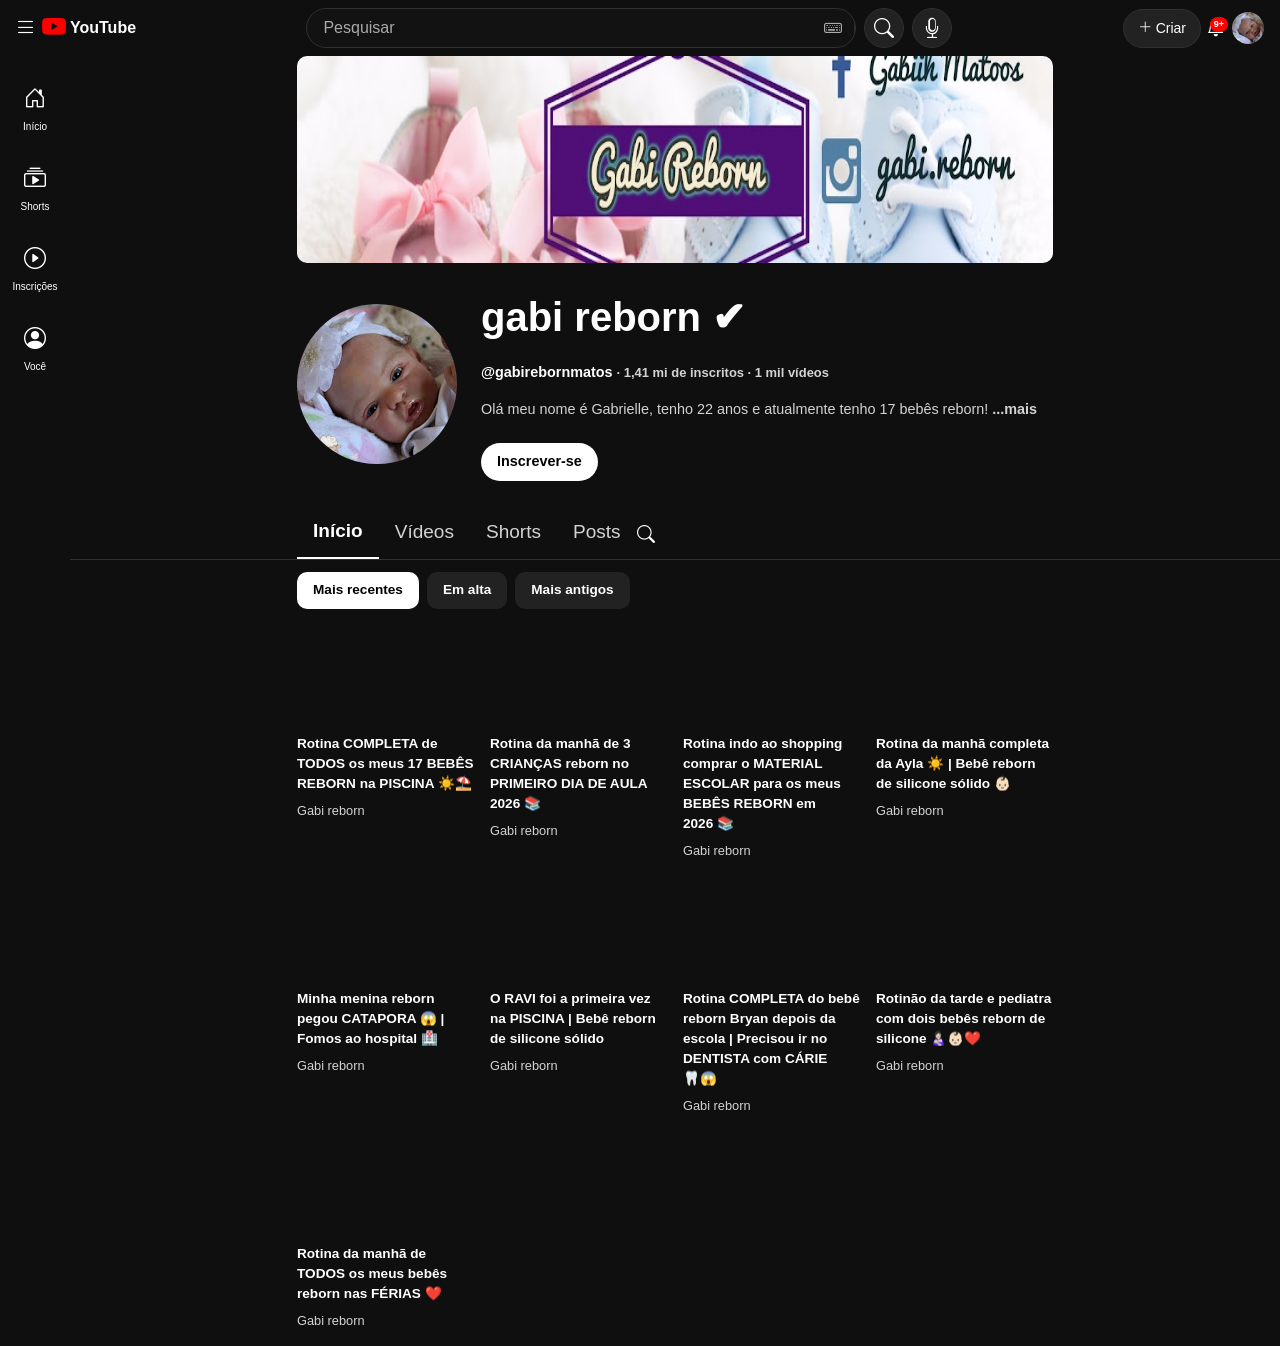
==== src/index.html @ 8faf48ed "fix icons" ====
<!DOCTYPE html>
<html lang="en">

<head>
    <meta charset="UTF-8">
    <meta name="viewport" content="width=device-width, initial-scale=1.0">
    <title>Youtube-clone</title>
    <link rel="stylesheet" href="reset.css">
    <link rel="stylesheet" href="style.css">
    <link rel="stylesheet" href="https://cdn.jsdelivr.net/npm/bootstrap-icons@1.13.1/font/bootstrap-icons.min.css">
</head>

<body>

    <nav id="sidebar" class="sidebar">
        <!-- Itens principais -->
        <div class="sidebar-item">
            <i class="bi bi-house-door"></i>
            <span>Início</span>
        </div>
        <div class="sidebar-item">
            <i class="bi bi-collection-play"></i>
            <span>Shorts</span>
        </div>
        <div class="sidebar-item">
            <i class="bi bi-play-circle"></i>
            <span>Inscrições</span>
        </div>
        <div class="sidebar-item">
            <i class="bi bi-person-circle"></i>
            <span>Você</span>
        </div>

        <!-- Seções extras (só aparecem expandida) -->
        <div class="sidebar-secao">
            <hr class="sidebar-hr">
            <h4 class="sidebar-titulo">Inscrições</h4>
            <div class="sidebar-item">
                <img class="sidebar-avatar" src="/img/perfil_youtube.jpg" alt="avatar">
                <span>gabi reborn</span>
            </div>
            <div class="sidebar-item">
                <img class="sidebar-avatar" src="/img/perfil_youtube.jpg" alt="avatar">
                <span>Aqueles Caras</span>
            </div>
            <div class="sidebar-item">
                <img class="sidebar-avatar" src="/img/perfil_youtube.jpg" alt="avatar">
                <span>Tari</span>
            </div>
            <div class="sidebar-item">
                <img class="sidebar-avatar" src="/img/perfil_youtube.jpg" alt="avatar">
                <span>Crie Seus Jogos</span>
            </div>
            <div class="sidebar-item">
                <img class="sidebar-avatar" src="/img/perfil_youtube.jpg" alt="avatar">
                <span>Matheus Battisti</span>
            </div>
            <div class="sidebar-item">
                <img class="sidebar-avatar" src="/img/perfil_youtube.jpg" alt="avatar">
                <span>Rakou</span>
            </div>

            <hr class="sidebar-hr">
            <h4 class="sidebar-titulo">Você</h4>
            <div class="sidebar-item">
                <i class="bi bi-clock-history"></i>
                <span>Histórico</span>
            </div>
            <div class="sidebar-item">
                <i class="bi bi-collection"></i>
                <span>Playlists</span>
            </div>
            <div class="sidebar-item">
                <i class="bi bi-clock"></i>
                <span>Assistir mais tarde</span>
            </div>
            <div class="sidebar-item">
                <i class="bi bi-hand-thumbs-up"></i>
                <span>Vídeos com "Gostei"</span>
            </div>
            <div class="sidebar-item">
                <i class="bi bi-play-btn"></i>
                <span>Seus vídeos</span>
            </div>
            <div class="sidebar-item">
                <i class="bi bi-download"></i>
                <span>Downloads</span>
            </div>

            <hr class="sidebar-hr">
            <h4 class="sidebar-titulo">Explorar</h4>
            <div class="sidebar-item">
                <i class="bi bi-bag"></i>
                <span>Shopping</span>
            </div>
            <div class="sidebar-item">
                <i class="bi bi-music-note"></i>
                <span>Música</span>
            </div>
            <div class="sidebar-item">
                <i class="bi bi-film"></i>
                <span>Filmes</span>
            </div>

            <!-- Ao vivo, Jogos, etc -->
            <div class="sidebar-item">
                <i class="bi bi-wifi"></i>
                <span>Ao vivo</span>
            </div>
            <div class="sidebar-item">
                <i class="bi bi-controller"></i>
                <span>Jogos</span>
            </div>
            <div class="sidebar-item">
                <i class="bi bi-newspaper"></i>
                <span>Notícias</span>
            </div>
            <div class="sidebar-item">
                <i class="bi bi-trophy"></i>
                <span>Esportes</span>
            </div>
            <div class="sidebar-item">
                <i class="bi bi-mortarboard"></i>
                <span>Cursos</span>
            </div>
            <div class="sidebar-item">
                <i class="bi bi-mic"></i>
                <span>Podcasts</span>
            </div>

            <hr class="sidebar-hr">
            <h4 class="sidebar-titulo">Mais do YouTube</h4>
            <div class="sidebar-item">
                <i class="bi bi-youtube" style="color: red;"></i>
                <span>YouTube Premium</span>
            </div>
            <div class="sidebar-item">
                <i class="bi bi-youtube" style="color: red;"></i>
                <span>YouTube Studio</span>
            </div>
            <div class="sidebar-item">
                <i class="bi bi-youtube" style="color: red;"></i>
                <span>YouTube Music</span>
            </div>
            <div class="sidebar-item">
                <i class="bi bi-youtube" style="color: red;"></i>
                <span>YouTube Kids</span>
            </div>

            <hr class="sidebar-hr">
            <div class="sidebar-item">
                <i class="bi bi-gear"></i>
                <span>Configurações</span>
            </div>
            <div class="sidebar-item">
                <i class="bi bi-flag"></i>
                <span>Histórico de denún...</span>
            </div>
            <div class="sidebar-item">
                <i class="bi bi-question-circle"></i>
                <span>Ajuda</span>
            </div>
            <div class="sidebar-item">
                <i class="bi bi-chat-left"></i>
                <span>Enviar feedback</span>
            </div>

            <hr class="sidebar-hr">
            <div class="sidebar-footer">
                <p>Sobre &nbsp; Imprensa</p>
                <p>Direitos autorais</p>
                <p>Entre em contato</p>
                <p>Criadores de conteúdo</p>
                <p>Publicidade &nbsp; Desenvolvedores</p>
                <br>
                <p>Termos &nbsp; Privacidade</p>
                <p>Política e segurança</p>
                <p>Como funciona o YouTube</p>
                <p>Testar os novos recursos</p>
                <br>
                <p>© 2026 Google LLC</p>
            </div>
        </div>
    </nav>

    <!-- NAV MOBILE -->
    <div class="nav-mobile" style="display: none;">
        <div class="bottom-icon">
            <i class="bi bi-arrow-left"></i>
        </div>
        <div class="bottom-icon">
            <i class="bi bi-cast"></i>
        </div>
        <div class="bottom-icon">
            <i class="bi bi-search"></i>
        </div>
        <div class="bottom-icon" id="btn-tres-pontos">
            <i class="bi bi-three-dots-vertical"></i>
        </div>
    </div>

    <!-- BOTTOM BAR MOBILE -->
    <div class="bottom-bar">
        <div class="bottom-icon">
            <i class="bi bi-arrow-left"></i>
        </div>
        <div class="bottom-icon">
            <i class="bi bi-cast"></i>
        </div>
        <div class="bottom-icon">
            <i class="bi bi-search"></i>
        </div>
        <div class="bottom-icon" id="btn-tres-pontos">
            <i class="bi bi-three-dots-vertical"></i>
        </div>
    </div>

    <!-- MODAL TRÊS PONTOS -->
    <div class="modal-overlay" id="modal-overlay">
        <div class="modal-bottom">
            <div class="modal-handle"></div>
            <div class="modal-item">
                <i class="bi bi-share"></i>
                <span>Share</span>
            </div>
            <div class="modal-item">
                <i class="bi bi-info-circle"></i>
                <span>About channel</span>
            </div>
            <div class="modal-item">
                <i class="bi bi-slash-circle"></i>
                <span>Hide user from my channel</span>
            </div>
            <div class="modal-item">
                <i class="bi bi-question-circle"></i>
                <span>Help & feedback</span>
            </div>
        </div>
    </div>

    <!-- START-NAVUP -->
    <nav class="nav-up">
        <div class="menu-logo">
            <div id='menu-icon' class="nav-icon-list">
                <i class="bi bi-list" style="font-size: 22px;"></i>
            </div>
            <div class="logo-yt">
                <i class="bi bi-youtube" style="color: red; font-size: 24px;"></i>
                <span class="logo-text">YouTube</span>
            </div>
        </div>

        <div class="search-container">
            <div class="search-bar">
                <input type="text" placeholder="Pesquisar">
                <div class="btn-keyboard">
                    <i class="bi bi-keyboard"></i>
                </div>
            </div>
            <div class="nav-icon">
                <i class="bi bi-search"></i>
            </div>
            <div class="nav-icon">
                <i class="bi bi-mic"></i>
            </div>
        </div>

        <div class="nav-right">
            <button class="button-creat">
                <i class="bi bi-plus-lg"></i> Criar
            </button>
            <div class="nav-icon-bell bell-wrapper">
                <i class="bi bi-bell"></i>
                <span class="bell-badge">9+</span>
            </div>
            <img class="nav-youtube-channel" src="/img/perfil_youtube.jpg" alt="avatar">
        </div>
    </nav>
    <!-- END-NAVUP -->

    <main>
        <img class="thumbnail" src="/img/banner_youtube.jpg" alt="banner youtube">
        <div class="main-container-logo">
            <img class="main-youtube-channel" src="/img/perfil_youtube.jpg" alt="youtube logo">
            <div class="main-info">
                <h1>gabi reborn ✔</h1>
                <h3>@gabirebornmatos <span class="p">· 1,41 mi de inscritos · 1 mil vídeos</span></h3>
                <p>Olá meu nome é Gabrielle, tenho 22 anos e atualmente tenho 17 bebês reborn! <strong>...mais</strong>
                </p>
                <div class="main-buttons">
                    <button class="button-inscrever" id="btn-inscrever">Inscrever-se</button>
                </div>
            </div>
        </div>

        <div class="group-shapes">
            <div class="shape-item active">Início</div>
            <div class="shape-item">Vídeos</div>
            <div class="shape-item">Shorts</div>
            <div class="shape-item">Posts</div>
            <div class="main-icon-search">
                <i class="bi bi-search"></i>
            </div>
        </div>

        <hr>

        <div class="filter-buttons">
            <button class="filter-btn active">Mais recentes</button>
            <button class="filter-btn">Em alta</button>
            <button class="filter-btn">Mais antigos</button>
        </div>

        <!-- VIDEOS ROW -->
        <div class="videos-row-wrapper">
            <article>
                <iframe class="video" src="https://www.youtube.com/embed/lIwyFdfeSnk" frameborder="0"
                    allowfullscreen></iframe>
                <div class="video-text">
                    <p class="video-title">Rotina COMPLETA de TODOS os meus 17 BEBÊS REBORN na PISCINA ☀️⛱️</p>
                    <p class="video-sub">Gabi reborn</p>
                </div>
            </article>

            <article>
                <iframe class="video" src="https://www.youtube.com/embed/s9V3qBzYRZg" frameborder="0"
                    allowfullscreen></iframe>
                <div class="video-text">
                    <p class="video-title">Rotina da manhã de 3 CRIANÇAS reborn no PRIMEIRO DIA DE AULA 2026 📚</p>
                    <p class="video-sub">Gabi reborn</p>
                </div>
            </article>

            <article>
                <iframe class="video" src="https://www.youtube.com/embed/IhD33uAuUSU" frameborder="0"
                    allowfullscreen></iframe>
                <div class="video-text">
                    <p class="video-title">Rotina indo ao shopping comprar o MATERIAL ESCOLAR para os meus BEBÊS REBORN
                        em 2026 📚</p>
                    <p class="video-sub">Gabi reborn</p>
                </div>
            </article>

            <article>
                <iframe class="video" src="https://www.youtube.com/embed/Le183mf8zS0" frameborder="0"
                    allowfullscreen></iframe>
                <div class="video-text">
                    <p class="video-title">Rotina da manhã completa da Ayla ☀️ | Bebê reborn de silicone sólido 👶🏻</p>
                    <p class="video-sub">Gabi reborn</p>
                </div>
            </article>

            <article>
                <iframe class="video" src="https://www.youtube.com/embed/pTuUlNm2KYQ" frameborder="0"
                    allowfullscreen></iframe>
                <div class="video-text">
                    <p class="video-title">Minha menina reborn pegou CATAPORA 😱 | Fomos ao hospital 🏥</p>
                    <p class="video-sub">Gabi reborn</p>
                </div>
            </article>

            <article>
                <iframe class="video" src="https://www.youtube.com/embed/CT7p06ERzac" frameborder="0"
                    allowfullscreen></iframe>
                <div class="video-text">
                    <p class="video-title">O RAVI foi a primeira vez na PISCINA | Bebê reborn de silicone sólido</p>
                    <p class="video-sub">Gabi reborn</p>
                </div>
            </article>

            <article>
                <iframe class="video" src="https://www.youtube.com/embed/e_AiHunmaVw" frameborder="0"
                    allowfullscreen></iframe>
                <div class="video-text">
                    <p class="video-title">Rotina COMPLETA do bebê reborn Bryan depois da escola | Precisou ir no
                        DENTISTA com CÁRIE 🦷😱</p>
                    <p class="video-sub">Gabi reborn</p>
                </div>
            </article>

            <article>
                <iframe class="video" src="https://www.youtube.com/embed/rfxVNxawyeo" frameborder="0"
                    allowfullscreen></iframe>
                <div class="video-text">
                    <p class="video-title">Rotinão da tarde e pediatra com dois bebês reborn de silicone 👩🏻‍🍼👶🏻❤️
                    </p>
                    <p class="video-sub">Gabi reborn</p>
                </div>
            </article>

            <article>
                <iframe class="video" src="https://www.youtube.com/embed/7QCjDlI3TIk" frameborder="0"
                    allowfullscreen></iframe>
                <div class="video-text">
                    <p class="video-title">Rotina da manhã de TODOS os meus bebês reborn nas FÉRIAS ❤️</p>
                    <p class="video-sub">Gabi reborn</p>
                </div>
            </article>
        </div>
    </main>
    <script src="script.js"></script>
</body>

</html>
---- src/style.css ----
* {
    padding: 0;
    margin: 0;
    font-family: Arial, Helvetica, sans-serif;
    text-shadow: #303030;
}

html,
body {
    height: 100%;
}

h1 {
    font-family: Arial, Helvetica, sans-serif;
    font-size: 2.5em;
    color: white;
}

h2 {
    padding: 10px;
    font-family: Arial, Helvetica, sans-serif;
    font-size: 1.5em;
    color: white;
}

h3 {
    font-family: Arial, Helvetica, sans-serif;
    font-size: 0.9em;
    color: white;
}

p,
.p {
    font-size: 0.9em;
    color: lightgray;
}


hr {
    border: none;
    border-top: 1px solid #303030;
    margin: 0 -227px;
}

body {
    height: 100vh;
    display: grid;
    grid-template-rows: auto 1fr;
    grid-template-columns: auto 1fr;
    grid-template-areas:
        'nav  nav'
        'sidebar main'
    ;
}

/* START SIDEBAR */
.sidebar {
    grid-area: sidebar;
    background-color: #0f0f0f;
    display: flex;
    flex-direction: column;
    align-items: center;
    padding: 16px 0;
    gap: 8px;
    width: 70px;
    overflow-y: auto;
    overflow-x: hidden;
}

.sidebar::-webkit-scrollbar {
    width: 4px;
}

.sidebar::-webkit-scrollbar-thumb {
    background: #303030;
    border-radius: 4px;
}

.sidebar.expandida {
    width: 240px;
    align-items: flex-start;
    padding: 16px;
}

.sidebar.expandida .sidebar-item {
    flex-direction: row;
    font-size: 14px;
    gap: 16px;
    padding: 10px 16px;
}

.sidebar.expandida .sidebar-item i {
    font-size: 22px;
}

.sidebar.expandida .sidebar-secao {
    display: flex;
    flex-direction: column;
    width: 100%;
    gap: 4px;
}

.sidebar-secao {
    display: none;
}

.sidebar-item {
    display: flex;
    flex-direction: column;
    align-items: center;
    gap: 4px;
    color: white;
    font-size: 10px;
    cursor: pointer;
    padding: 10px;
    border-radius: 10px;
    width: 100%;
}

.sidebar-item:hover {
    background-color: #222222;
}

.sidebar-item i {
    font-size: 22px;
}

.sidebar-titulo {
    color: white;
    font-size: 0.85em;
    padding: 8px 16px 4px;
    font-weight: bold;
}

.sidebar-avatar {
    height: 28px;
    width: 28px;
    border-radius: 50%;
    object-fit: cover;
    flex-shrink: 0;
}

.sidebar-hr {
    border: none;
    border-top: 1px solid #303030;
    width: 100%;
    margin: 8px 0;
}

/* END SIDEBAR */

/* START NAV */
nav {
    grid-area: nav;
    background-color: #0f0f0f;
    padding: 8px 16px;
}

.nav-up {
    display: flex;
    justify-content: space-between;
    align-items: center;
    gap: 10px;
}

.logo-yt {
    display: flex;
    align-items: center;
    gap: 4px;
}

.logo-text {
    color: white;
    font-family: Arial, sans-serif;
    font-size: 16px;
    font-weight: bold;
}

.menu-logo {
    gap: 6px;
    display: flex;
    flex-direction: row;
    align-items: center;
}

.search-container {
    display: flex;
    flex-direction: row;
    align-items: center;
    gap: 8px;
}

.search-bar {
    display: flex;
    align-items: center;
    border: 1px solid #303030;
    border-radius: 40px;
    overflow: hidden;
    width: 550px;
    background: #121212;
    padding: 0 0 0 16px;
    height: 40px;
}

.search-bar input {
    flex: 1;
    border: none;
    outline: none;
    font-size: 16px;
    background: transparent;
    color: #fff;
}

.search-bar input::placeholder {
    color: #aaaaaa;
}

.btn-keyboard {
    background: transparent;
    border: none;
    border-right: 1px solid #303030;
    color: #aaa;
    padding: 0 12px;
    font-size: 18px;
    cursor: pointer;
    height: 100%;
    display: flex;
    align-items: center;
}

.nav-icon {
    padding: 0;
    background: #222222;
    border: 1px solid #303030;
    border-radius: 50%;
    cursor: pointer;
    font-size: 20px;
    color: #fff;
    display: flex;
    align-items: center;
    justify-content: center;
    width: 40px;
    height: 40px;
    flex-shrink: 0;
}

.nav-icon:hover {
    background: #303030;
}

.nav-icon-list {

    padding: 10px;
    cursor: pointer;
    font-size: 18px;
    color: #fff;
    display: flex;
    align-items: center;
    justify-content: center;
    width: 15px;
    height: 15px;
}

.nav-icon-list:hover {
    background: #222222;
    border: 1px solid #303030;
    border-radius: 50%;
}

.nav-icon-bell {
    padding: 5px;
    cursor: pointer;
    font-size: 18px;
    color: #fff;
    display: flex;
    align-items: center;
    justify-content: center;
    width: 15px;
    height: 15px;
}

.nav-right {
    display: flex;
    align-items: center;
    gap: 8px;
}

.button-creat {
    gap: 6px;
    padding: 8px 14px;
    background: #222222;
    border: 1px solid #303030;
    border-radius: 20px;
    color: #fff;
    cursor: pointer;
    font-size: 14px;
}

.button-creat:hover {
    background: #303030;
}

.bell-wrapper {
    position: relative;
}

.bell-badge {
    position: absolute;
    top: -4px;
    right: -4px;
    background: red;
    color: white;
    font-size: 9px;
    font-weight: bold;
    padding: 1px 4px;
    border-radius: 10px;
    font-family: Arial, sans-serif;
}

.nav-youtube-channel {
    height: 32px;
    width: 32px;
    border-radius: 50%;
    object-fit: cover;
}

/* END NAV */

/* START MAIN */

main {
    display: flex;
    flex-direction: column;
    flex-wrap: wrap;
    padding: 0px 227px;
    background-color: #0f0f0f;
    grid-area: main;
    color: #0f0f0f0f;
}

.thumbnail {
    border-radius: 10px;
    background-color: black;
    height: 206.97px;
    width: 100%;
}

.main-container-logo {
    display: flex;
    flex-direction: row;
    align-items: center;
    gap: 24px;
    padding: 24px 0;
    width: 100%;
}

.main-info {
    display: flex;
    flex-direction: column;
    gap: 15px;
}

/* Não inscrito (padrão) */
.button-inscrever {
    padding: 8px 16px;
    background: #ffffff;
    border: none;
    border-radius: 20px;
    color: #000000;
    cursor: pointer;
    font-size: 0.9em;
    font-weight: bold;
}

/* Inscrito */
.button-inscrever.inscrito {
    background: #222222;
    color: #ffffff;
    border: 1px solid #303030;
}

.main-buttons {
    display: flex;
    flex-direction: row;
    gap: 8px;
    margin-top: 8px;
}

.main-youtube-channel {
    height: 160px;
    width: 160px;
    border-radius: 50%;
    object-fit: cover;
}

.group-shapes {
    cursor: pointer;
    display: flex;
    flex-direction: row;
}

.group-shapes {
    font-family: Arial, Helvetica, sans-serif;
    font-size: 1.7em;
    text-shadow: #aaaaaa;
    color: lightgray;
}

.group-shapes:hover {
    color: white;
}

.main-icon-search {
    cursor: pointer;
    font-size: 18px;
    color: #fff;
    width: 15px;
    height: 15px;
}

/* END MAIN */

/* START NAV SECUNDÁRIA */
.group-shapes {
    display: flex;
    flex-direction: row;
    align-items: center;
}

.shape-item {
    font-family: Arial, Helvetica, sans-serif;
    font-size: 0.7em;
    color: lightgray;
    padding: 12px 16px;
    cursor: pointer;
}

.shape-item:hover {
    color: white;
    background-color: #222222;
}

.shape-item.active {
    color: white;
    font-weight: bold;
    border-bottom: 2px solid white;
}

.main-icon-search {
    cursor: pointer;
    font-size: 18px;
    color: #fff;
    box-shadow: #0f0f0f;
    width: 20px;
    height: 20px;
}

.filter-buttons {
    display: flex;
    flex-direction: row;
    gap: 8px;
    padding: 12px 0;
}

.filter-btn {
    padding: 8px 16px;
    background: #ffffff;
    border: none;
    border-radius: 10px;
    color: #000000;
    cursor: pointer;
    font-size: 0.85em;
    font-weight: bold;
}

.filter-btn:not(.active) {
    background: #222222;
    color: #ffffff;
}

.filter-btn:hover {
    opacity: 0.8;
}

/* END NAV SECUNDÁRIA */

/* START VIDEOS GRID */

article {
    display: flex;
    flex-direction: column;
    padding: 0;
    cursor: pointer;
}

.videos-row-wrapper {
    display: grid;
    grid-template-columns: repeat(4, 1fr);
    gap: 16px;
    margin-bottom: 16px;
    width: 100%;
}

.video {
    width: 100%;
    aspect-ratio: 16 / 9;
    border-radius: 12px;
}

.video-title {
    color: white;
    font-size: 0.85em;
    font-weight: bold;
    padding-top: 1em;
    padding-bottom: 0.5em;
    line-height: 20px;
}

.video-sub {
    color: lightgray;
    font-size: 0.8em;
}

.nav-mobile {
    display: none;
}

/* END VIDEOS GRID */

/* RESPONSIVO */

/* Tablet */
@media (max-width: 1024px) {
    .videos-row-wrapper {
        grid-template-columns: repeat(2, 1fr);
    }

    main {
        padding: 0 40px;
    }

    hr {
        margin: 0 -40px;
    }

    .search-bar {
        width: 350px;
    }

    .main-youtube-channel {
        height: 100px;
        width: 100px;
    }

    h1 {
        font-size: 1.8em;
    }
}

/* Celular */
@media (max-width: 768px) {

    /* Esconde a nav desktop */
    .nav-up {
        display: none;
    }

    /* Cria a nav mobile no topo */
    .nav-mobile {
        display: flex !important;
        flex-direction: row;
        justify-content: space-around;
        align-items: center;
        background-color: #0f0f0f;
        padding: 10px 16px;
        grid-area: nav;
    }

    .nav-mobile .bottom-icon {
        font-size: 22px;
        color: white;
        cursor: pointer;
        padding: 8px;
    }

    .videos-row-wrapper {
        grid-template-columns: 1fr;
    }

    main {
        padding: 0 16px;
    }

    hr {
        margin: 0 -16px;
    }

    .sidebar {
        display: none;
    }

    .search-bar {
        width: 180px;
    }

    .main-youtube-channel {
        height: 70px;
        width: 70px;
    }

    h1 {
        font-size: 1.3em;
    }

    .thumbnail {
        height: auto;
    }

    .main-container-logo {
        gap: 12px;
        padding: 16px 0;
    }
}

/* NAV MOBILE */
.nav-mobile {
    display: none;
    background-color: #0f0f0f;
    padding: 10px 16px;
    grid-area: nav;
    align-items: center;
}

.nav-mobile .bottom-icon:nth-child(2) {
    margin-left: auto;
}

/* BOTTOM BAR MOBILE */
.bottom-bar {
    display: none;
}

/* MODAL */
.modal-overlay {
    display: none;
    position: fixed;
    bottom: 0;
    left: 0;
    width: 100%;
    height: 100%;
    background: rgba(0, 0, 0, 0.5);
    z-index: 200;
}

.modal-overlay.ativo {
    display: block;
}

.modal-bottom {
    position: absolute;
    bottom: 0;
    left: 0;
    width: 100%;
    background-color: #212121;
    border-radius: 16px 16px 0 0;
    padding: 16px 0;
}

.modal-handle {
    width: 40px;
    height: 4px;
    background: #555555;
    border-radius: 4px;
    margin: 0 auto 16px auto;
}

.modal-item {
    display: flex;
    flex-direction: row;
    align-items: center;
    gap: 16px;
    padding: 14px 24px;
    color: white;
    font-size: 0.95em;
    cursor: pointer;
}

.modal-item:hover {
    background-color: #303030;
}

.modal-item i {
    font-size: 20px;
}

/* RESPONSIVO MOBILE */
@media (max-width: 768px) {
    .nav-up {
        display: none;
    }

    .nav-mobile {
        display: flex !important;
    }

    .bottom-bar {
        display: flex;
        flex-direction: row;
        justify-content: space-between;
        align-items: center;
        position: fixed;
        bottom: 0;
        left: 0;
        width: 100%;
        background-color: #0f0f0f;
        padding: 12px 24px;
        border-top: 1px solid #303030;
        z-index: 100;
    }

    .bottom-icon {
        font-size: 22px;
        color: white;
        cursor: pointer;
        padding: 8px;
    }
}
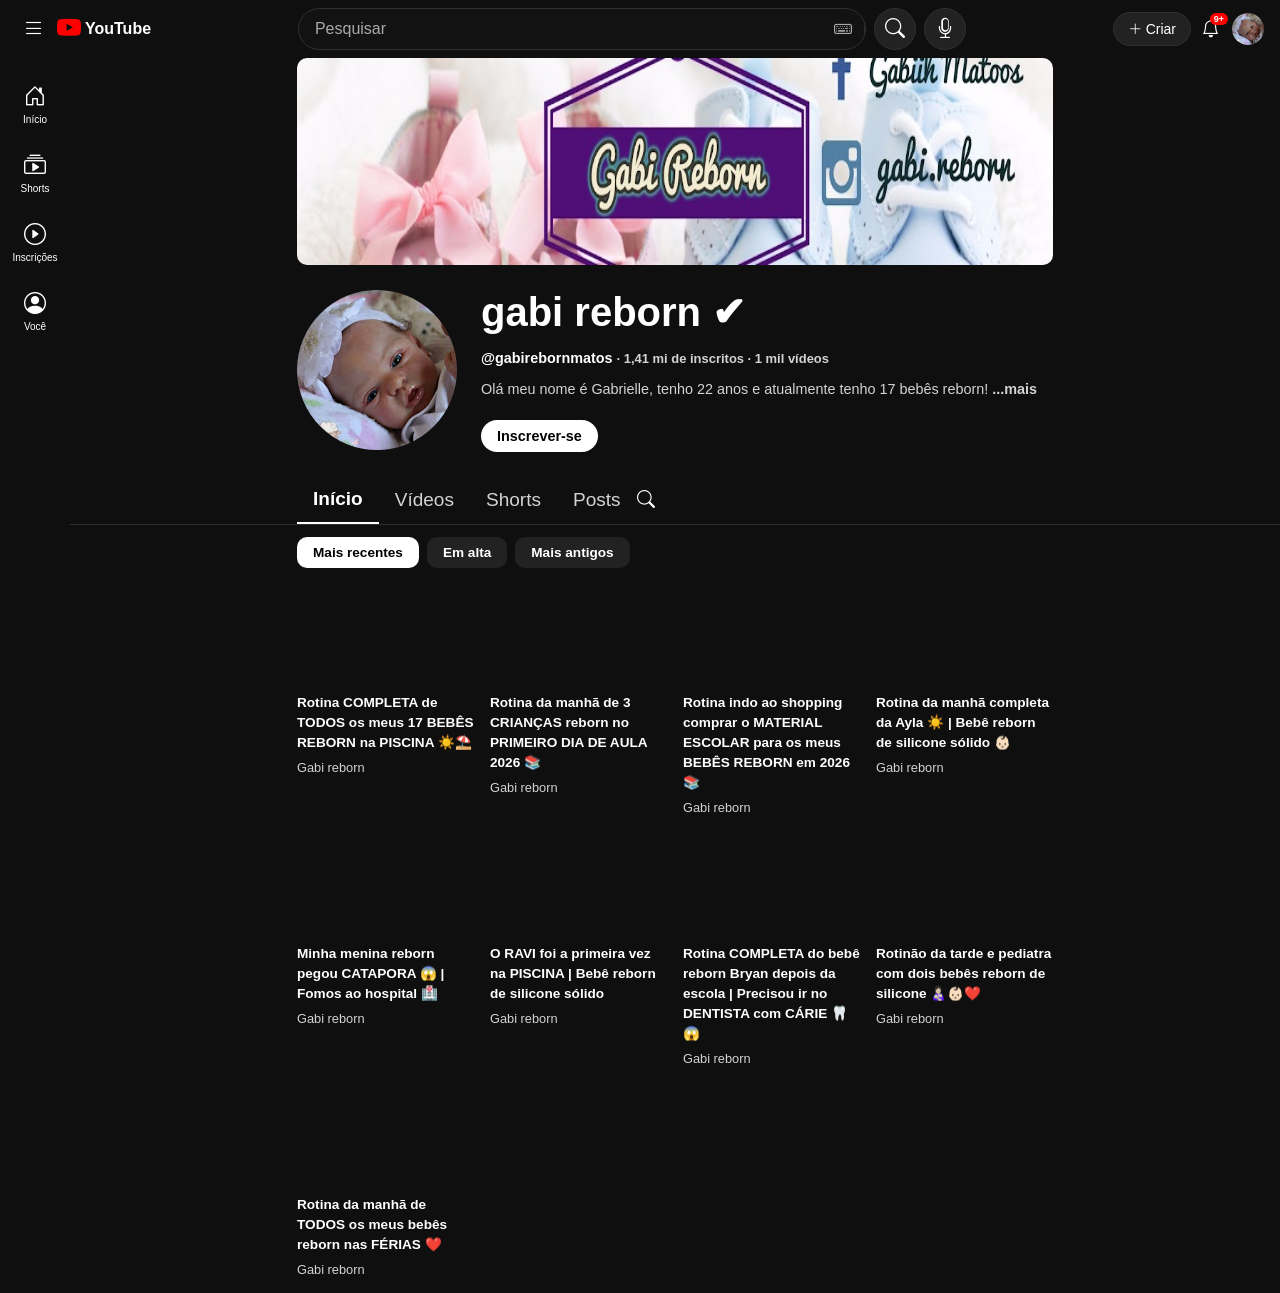
==== commit 6b3cd714: "separando css, arquivo css" ====
--- a/src/index.html
+++ b/src/index.html
@@ -5,8 +5,13 @@
     <meta charset="UTF-8">
     <meta name="viewport" content="width=device-width, initial-scale=1.0">
     <title>Youtube-clone</title>
-    <link rel="stylesheet" href="reset.css">
-    <link rel="stylesheet" href="style.css">
+    <link rel="stylesheet" href="css/reset.css">
+    <link rel="stylesheet" href="css/nav.css">
+    <link rel="stylesheet" href="css/sidebar.css">
+    <link rel="stylesheet" href="css/main.css">
+    <link rel="stylesheet" href="css/filters.css">
+    <link rel="stylesheet" href="css/modal.css">
+    <link rel="stylesheet" href="css/responsive.css">
     <link rel="stylesheet" href="https://cdn.jsdelivr.net/npm/bootstrap-icons@1.13.1/font/bootstrap-icons.min.css">
 </head>
 
--- a/src/css/nav.css
+++ b/src/css/nav.css
@@ -0,0 +1,185 @@
+nav {
+    grid-area: nav;
+    background-color: #0f0f0f;
+    padding: 8px 16px;
+}
+
+.nav-up {
+    display: flex;
+    justify-content: space-between;
+    align-items: center;
+    gap: 10px;
+}
+
+.logo-yt {
+    display: flex;
+    align-items: center;
+    gap: 4px;
+}
+
+.logo-text {
+    color: white;
+    font-family: Arial, sans-serif;
+    font-size: 16px;
+    font-weight: bold;
+}
+
+.menu-logo {
+    gap: 6px;
+    display: flex;
+    flex-direction: row;
+    align-items: center;
+}
+
+.search-container {
+    display: flex;
+    flex-direction: row;
+    align-items: center;
+    gap: 8px;
+}
+
+.search-bar {
+    display: flex;
+    align-items: center;
+    border: 1px solid #303030;
+    border-radius: 40px;
+    overflow: hidden;
+    width: 550px;
+    background: #121212;
+    padding: 0 0 0 16px;
+    height: 40px;
+}
+
+.search-bar input {
+    flex: 1;
+    border: none;
+    outline: none;
+    font-size: 16px;
+    background: transparent;
+    color: #fff;
+}
+
+.search-bar input::placeholder {
+    color: #aaaaaa;
+}
+
+.btn-keyboard {
+    background: transparent;
+    border: none;
+    border-right: 1px solid #303030;
+    color: #aaa;
+    padding: 0 12px;
+    font-size: 18px;
+    cursor: pointer;
+    height: 100%;
+    display: flex;
+    align-items: center;
+}
+
+.nav-icon {
+    padding: 0;
+    background: #222222;
+    border: 1px solid #303030;
+    border-radius: 50%;
+    cursor: pointer;
+    font-size: 20px;
+    color: #fff;
+    display: flex;
+    align-items: center;
+    justify-content: center;
+    width: 40px;
+    height: 40px;
+    flex-shrink: 0;
+}
+
+.nav-icon:hover {
+    background: #303030;
+}
+
+.nav-icon-list {
+    padding: 10px;
+    cursor: pointer;
+    font-size: 18px;
+    color: #fff;
+    display: flex;
+    align-items: center;
+    justify-content: center;
+    width: 15px;
+    height: 15px;
+}
+
+.nav-icon-list:hover {
+    background: #222222;
+    border: 1px solid #303030;
+    border-radius: 50%;
+}
+
+.nav-icon-bell {
+    padding: 5px;
+    cursor: pointer;
+    font-size: 18px;
+    color: #fff;
+    display: flex;
+    align-items: center;
+    justify-content: center;
+    width: 15px;
+    height: 15px;
+}
+
+.nav-right {
+    display: flex;
+    align-items: center;
+    gap: 8px;
+}
+
+.button-creat {
+    gap: 6px;
+    padding: 8px 14px;
+    background: #222222;
+    border: 1px solid #303030;
+    border-radius: 20px;
+    color: #fff;
+    cursor: pointer;
+    font-size: 14px;
+}
+
+.button-creat:hover {
+    background: #303030;
+}
+
+.bell-wrapper {
+    position: relative;
+}
+
+.bell-badge {
+    position: absolute;
+    top: -4px;
+    right: -4px;
+    background: red;
+    color: white;
+    font-size: 9px;
+    font-weight: bold;
+    padding: 1px 4px;
+    border-radius: 10px;
+    font-family: Arial, sans-serif;
+}
+
+.nav-youtube-channel {
+    height: 32px;
+    width: 32px;
+    border-radius: 50%;
+    object-fit: cover;
+}
+
+/* NAV MOBILE */
+.nav-mobile {
+    display: none;
+    background-color: #0f0f0f;
+    padding: 10px 16px;
+    grid-area: nav;
+    align-items: center;
+}
+
+.nav-mobile .bottom-icon:nth-child(2) {
+    margin-left: auto;
+}
--- a/src/css/sidebar.css
+++ b/src/css/sidebar.css
@@ -0,0 +1,92 @@
+.sidebar {
+    grid-area: sidebar;
+    background-color: #0f0f0f;
+    display: flex;
+    flex-direction: column;
+    align-items: center;
+    padding: 16px 0;
+    gap: 8px;
+    width: 70px;
+    overflow-y: auto;
+    overflow-x: hidden;
+}
+
+.sidebar::-webkit-scrollbar {
+    width: 4px;
+}
+
+.sidebar::-webkit-scrollbar-thumb {
+    background: #303030;
+    border-radius: 4px;
+}
+
+.sidebar.expandida {
+    width: 240px;
+    align-items: flex-start;
+    padding: 16px;
+}
+
+.sidebar.expandida .sidebar-item {
+    flex-direction: row;
+    font-size: 14px;
+    gap: 16px;
+    padding: 10px 16px;
+}
+
+.sidebar.expandida .sidebar-item i {
+    font-size: 22px;
+}
+
+.sidebar.expandida .sidebar-secao {
+    display: flex;
+    flex-direction: column;
+    width: 100%;
+    gap: 4px;
+}
+
+.sidebar-secao {
+    display: none;
+}
+
+.sidebar-item {
+    display: flex;
+    flex-direction: column;
+    align-items: center;
+    gap: 4px;
+    color: white;
+    font-size: 10px;
+    cursor: pointer;
+    padding: 10px;
+    border-radius: 10px;
+    width: 100%;
+}
+
+.sidebar-item:hover {
+    background-color: #222222;
+}
+
+.sidebar-item i {
+    font-size: 22px;
+}
+
+.sidebar-titulo {
+    color: white;
+    font-size: 0.85em;
+    padding: 8px 16px 4px;
+    font-weight: bold;
+}
+
+.sidebar-avatar {
+    height: 28px;
+    width: 28px;
+    border-radius: 50%;
+    object-fit: cover;
+    flex-shrink: 0;
+}
+
+.sidebar-hr {
+    border: none;
+    border-top: 1px solid #303030;
+    width: 100%;
+    margin: 8px 0;
+}
--- a/src/css/main.css
+++ b/src/css/main.css
@@ -0,0 +1,110 @@
+main {
+    display: flex;
+    flex-direction: column;
+    flex-wrap: wrap;
+    padding: 0px 227px;
+    background-color: #0f0f0f;
+    grid-area: main;
+    color: #0f0f0f0f;
+}
+
+.thumbnail {
+    border-radius: 10px;
+    background-color: black;
+    height: 206.97px;
+    width: 100%;
+}
+
+.main-container-logo {
+    display: flex;
+    flex-direction: row;
+    align-items: center;
+    gap: 24px;
+    padding: 24px 0;
+    width: 100%;
+}
+
+.main-info {
+    display: flex;
+    flex-direction: column;
+    gap: 15px;
+}
+
+.button-inscrever {
+    padding: 8px 16px;
+    background: #ffffff;
+    border: none;
+    border-radius: 20px;
+    color: #000000;
+    cursor: pointer;
+    font-size: 0.9em;
+    font-weight: bold;
+}
+
+.button-inscrever.inscrito {
+    background: #222222;
+    color: #ffffff;
+    border: 1px solid #303030;
+}
+
+.main-buttons {
+    display: flex;
+    flex-direction: row;
+    gap: 8px;
+    margin-top: 8px;
+}
+
+.main-youtube-channel {
+    height: 160px;
+    width: 160px;
+    border-radius: 50%;
+    object-fit: cover;
+}
+
+.main-icon-search {
+    cursor: pointer;
+    font-size: 18px;
+    color: #fff;
+    width: 20px;
+    height: 20px;
+}
+
+/* VIDEOS GRID */
+article {
+    display: flex;
+    flex-direction: column;
+    padding: 0;
+    cursor: pointer;
+}
+
+.videos-row-wrapper {
+    display: grid;
+    grid-template-columns: repeat(4, 1fr);
+    gap: 16px;
+    margin-bottom: 16px;
+    width: 100%;
+}
+
+.video {
+    width: 100%;
+    aspect-ratio: 16 / 9;
+    border-radius: 12px;
+}
+
+.video-title {
+    color: white;
+    font-size: 0.85em;
+    font-weight: bold;
+    padding-top: 1em;
+    padding-bottom: 0.5em;
+    line-height: 20px;
+}
+
+.video-sub {
+    color: lightgray;
+    font-size: 0.8em;
+}
+
+.bottom-bar {
+    display: none;
+}
--- a/src/css/filters.css
+++ b/src/css/filters.css
@@ -0,0 +1,59 @@
+.group-shapes {
+    display: flex;
+    flex-direction: row;
+    align-items: center;
+    font-family: Arial, Helvetica, sans-serif;
+    font-size: 1.7em;
+    color: lightgray;
+    cursor: pointer;
+}
+
+.group-shapes:hover {
+    color: white;
+}
+
+.shape-item {
+    font-family: Arial, Helvetica, sans-serif;
+    font-size: 0.7em;
+    color: lightgray;
+    padding: 12px 16px;
+    cursor: pointer;
+}
+
+.shape-item:hover {
+    color: white;
+    background-color: #222222;
+}
+
+.shape-item.active {
+    color: white;
+    font-weight: bold;
+    border-bottom: 2px solid white;
+}
+
+.filter-buttons {
+    display: flex;
+    flex-direction: row;
+    gap: 8px;
+    padding: 12px 0;
+}
+
+.filter-btn {
+    padding: 8px 16px;
+    background: #ffffff;
+    border: none;
+    border-radius: 10px;
+    color: #000000;
+    cursor: pointer;
+    font-size: 0.85em;
+    font-weight: bold;
+}
+
+.filter-btn:not(.active) {
+    background: #222222;
+    color: #ffffff;
+}
+
+.filter-btn:hover {
+    opacity: 0.8;
+}
--- a/src/css/modal.css
+++ b/src/css/modal.css
@@ -0,0 +1,51 @@
+.modal-overlay {
+    display: none;
+    position: fixed;
+    bottom: 0;
+    left: 0;
+    width: 100%;
+    height: 100%;
+    background: rgba(0, 0, 0, 0.5);
+    z-index: 200;
+}
+
+.modal-overlay.ativo {
+    display: block;
+}
+
+.modal-bottom {
+    position: absolute;
+    bottom: 0;
+    left: 0;
+    width: 100%;
+    background-color: #212121;
+    border-radius: 16px 16px 0 0;
+    padding: 16px 0;
+}
+
+.modal-handle {
+    width: 40px;
+    height: 4px;
+    background: #555555;
+    border-radius: 4px;
+    margin: 0 auto 16px auto;
+}
+
+.modal-item {
+    display: flex;
+    flex-direction: row;
+    align-items: center;
+    gap: 16px;
+    padding: 14px 24px;
+    color: white;
+    font-size: 0.95em;
+    cursor: pointer;
+}
+
+.modal-item:hover {
+    background-color: #303030;
+}
+
+.modal-item i {
+    font-size: 20px;
+}
--- a/src/css/responsive.css
+++ b/src/css/responsive.css
@@ -0,0 +1,111 @@
+/* Tablet */
+@media (max-width: 1024px) {
+    .videos-row-wrapper {
+        grid-template-columns: repeat(2, 1fr);
+    }
+
+    main {
+        padding: 0 40px;
+    }
+
+    hr {
+        margin: 0 -40px;
+    }
+
+    .search-bar {
+        width: 350px;
+    }
+
+    .main-youtube-channel {
+        height: 100px;
+        width: 100px;
+    }
+
+    h1 {
+        font-size: 1.8em;
+    }
+}
+
+/* Celular */
+@media (max-width: 768px) {
+    .nav-up {
+        display: none;
+    }
+
+    .nav-mobile {
+        display: flex !important;
+        flex-direction: row;
+        justify-content: space-around;
+        align-items: center;
+        background-color: #0f0f0f;
+        padding: 10px 16px;
+        grid-area: nav;
+    }
+
+    .nav-mobile .bottom-icon {
+        font-size: 22px;
+        color: white;
+        cursor: pointer;
+        padding: 8px;
+    }
+
+    .videos-row-wrapper {
+        grid-template-columns: 1fr;
+    }
+
+    main {
+        padding: 0 16px;
+    }
+
+    hr {
+        margin: 0 -16px;
+    }
+
+    .sidebar {
+        display: none;
+    }
+
+    .search-bar {
+        width: 180px;
+    }
+
+    .main-youtube-channel {
+        height: 70px;
+        width: 70px;
+    }
+
+    h1 {
+        font-size: 1.3em;
+    }
+
+    .thumbnail {
+        height: auto;
+    }
+
+    .main-container-logo {
+        gap: 12px;
+        padding: 16px 0;
+    }
+
+    .bottom-bar {
+        display: flex;
+        flex-direction: row;
+        justify-content: space-between;
+        align-items: center;
+        position: fixed;
+        bottom: 0;
+        left: 0;
+        width: 100%;
+        background-color: #0f0f0f;
+        padding: 12px 24px;
+        border-top: 1px solid #303030;
+        z-index: 100;
+    }
+
+    .bottom-icon {
+        font-size: 22px;
+        color: white;
+        cursor: pointer;
+        padding: 8px;
+    }
+}
